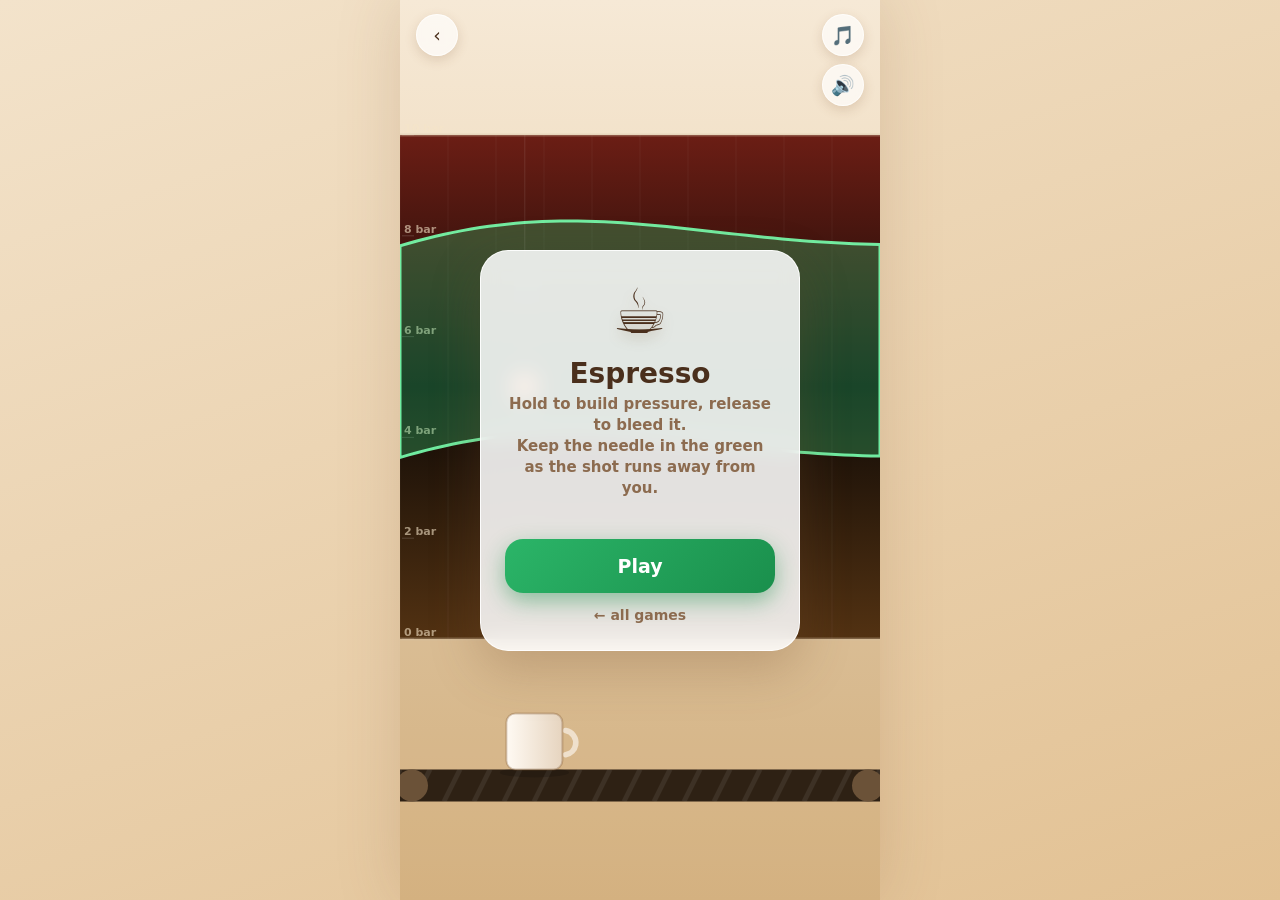
==== espresso/index.html @ 0f0e974d "Add Espresso (3rd game): a pressure-gauge hold-and-release game Hold to build pressure, release to b" ====
<!DOCTYPE html>
<html lang="it">
<head>
<meta charset="UTF-8">
<meta name="viewport" content="width=device-width, initial-scale=1, maximum-scale=1, user-scalable=no, viewport-fit=cover">
<meta name="theme-color" content="#F0E0CB">
<meta name="apple-mobile-web-app-capable" content="yes">
<meta name="apple-mobile-web-app-status-bar-style" content="default">
<title>Espresso ☕</title>
<link rel="stylesheet" href="../shared/arcade.css">
<style>
  :root{
    --ink:#4a2f1c;
    --ink-soft:#8c6b4f;
    --accent:#159a52;
    --bg0:#f3e3cb;
    --bg1:#e2c193;
    --btn0:#2bb568;
    --btn1:#1a8f4c;
    --btn-shadow-rgb:26,143,76;
    --row-tint:rgba(150,110,70,.12);
    --row-me:rgba(43,181,104,.22);
    --shade-rgb:120,80,45;
    --hint-top:57%;
  }
  /* the hint sits over the dark gauge, so it needs light text */
  #hint{ color:#fbf3e6; text-shadow:0 1px 4px rgba(0,0,0,.75); }
</style>
</head>
<body>
<div id="app">
  <canvas id="game"></canvas>
</div>

<script src="../shared/leaderboard.js"></script>
<script src="../shared/arcade.js"></script>
<script>
(() => {
  "use strict";

  // ---------- tuning ----------
  const STRIKES_MAX = 3;
  // needle physics (needle 0 = bottom/sputter, 1 = top/scream)
  const RISE = 3.2;          // upward accel while holding (building pressure) — snappy, near-symmetric with the bleed
  const BLEED0 = 1.9;        // downward accel (bleeding), grows with difficulty
  const VMAX = 1.15;         // clamp on |velocity|
  const DAMP = 1.25;         // velocity damping (stability)
  const MERCY = 0.55;        // s of grace right after a strike
  // channel / scoring
  const SCROLL = 0.5;        // channel scroll speed as a fraction of width / sec
  const ORBX = 0.26;         // orb x as a fraction of width ("now" line) — more lead time
  const CUP0 = 2.4;          // s of in-flow to fill a cup (shrinks with difficulty)

  // ---------- state ----------
  let state = 'menu';        // 'menu' | 'playing' | 'over'
  let needle = 0.5, vel = 0;
  let held = false;
  let inFlow = false, outTime = 0, mercyT = 0;
  let fill = 0;              // 0..1 current cup
  let served = 0, played = 0;
  let phaseA = 0, phaseB = 0, phaseC = 0;   // continuously accumulated wave phases — never snap
  let score = 0, combo = 1, strikes = 0;
  let best = parseInt(localStorage.getItem('espressoBest') || '0', 10) || 0;
  let clock = 0, shake = 0, glow = 0, firstHold = false;
  let particles = [], floats = [], steam = [], pops = [], belt = [];
  let pinned = false;        // test-only: freeze physics so a suite can place the needle
  let holdId = null;         // the one pointer that owns the current hold

  // ---------- shared shell ----------
  Arcade.init({
    gameId: 'espresso',
    emoji: '☕',
    emojiAnim: 'bob',
    title: 'Espresso',
    subtitle: 'Hold to build pressure, release to bleed&nbsp;it.<br>Keep the needle in the green as the shot&nbsp;runs away from you.',
    hint: 'hold to build pressure',
    onPlay: startRun,
    isPlaying: () => state === 'playing'
  });

  // ---------- setup ----------
  const canvas = document.getElementById('game');
  const ctx = canvas.getContext('2d');
  const wrap = document.getElementById('app');

  let W = 0, H = 0, zoneTop = 0, zoneH = 0, orbX = 0, brewX = 0, beltTop = 0, cupSize = 0;
  function resize(){
    const rect = wrap.getBoundingClientRect();
    W = rect.width; H = rect.height;
    const dpr = Math.min(window.devicePixelRatio || 1, 3);
    canvas.width = Math.round(W * dpr);
    canvas.height = Math.round(H * dpr);
    ctx.setTransform(dpr, 0, 0, dpr, 0, 0);
    zoneTop = H * 0.15; zoneH = H * 0.56;
    orbX = W * ORBX;
    const zbb = zoneTop + zoneH;
    brewX = W * 0.28;                           // where the current cup brews
    cupSize = Math.min(W * 0.15, 56);
    beltTop = zbb + (H - zbb) * 0.5;            // conveyor-belt surface (cups' base)
  }
  window.addEventListener('resize', resize);
  window.addEventListener('orientationchange', () => setTimeout(resize, 100));
  resize();

  function zoneY(v){ return zoneTop + (1 - clamp(v, 0, 1)) * zoneH; }

  // ---------- SFX ----------
  function sound(name){
    if (name === 'cup'){
      // "sfiato" — pressure blows off to zero, then starts rising again (steam release)
      Arcade.audio.tone(430, 0.07, 'sawtooth', 0.06, 0);
      Arcade.audio.tone(260, 0.10, 'sawtooth', 0.06, 0.06);
      Arcade.audio.tone(150, 0.14, 'sawtooth', 0.05, 0.14);
      Arcade.audio.tone(1800, 0.05, 'triangle', 0.02, 0.02);     // wispy steam hiss on top
      Arcade.audio.tone(2100, 0.05, 'triangle', 0.015, 0.08);
      Arcade.audio.tone(120, 0.13, 'square', 0.05, 0.24);        // pressure rising again
      Arcade.audio.tone(190, 0.13, 'square', 0.045, 0.34);
    }
    if (name === 'strike'){ Arcade.audio.tone(150, 0.26, 'sawtooth', 0.16, 0); Arcade.audio.tone(84, 0.30, 'square', 0.11, 0.02); }
    if (name === 'over'){ Arcade.audio.tone(150, 0.5, 'sawtooth', 0.15, 0); Arcade.audio.tone(70, 0.6, 'sine', 0.12, 0.03); }
  }
  let scrapeAt = 0;
  function scrape(){               // a soft, low friction/scrape while the needle sits in the green
    if (clock - scrapeAt < 0.075) return;
    scrapeAt = clock;
    Arcade.audio.tone(60 + Math.random() * 45, 0.06, 'sawtooth', 0.016, 0);
  }

  // ---------- background music (driving "pressure" chiptune — tense, pumping bass) ----------
  const BPM = 142;
  const secPerStep = 60 / BPM / 4;
  const NOTE = {
    E2:82.41, F2:87.31, G2:98.00, A2:110.00, B2:123.47, C3:130.81, D3:146.83, E3:164.81,
    GS4:415.30, A4:440.00, B4:493.88, C5:523.25, D5:587.33, E5:659.25,
    F5:698.46, G5:783.99, GS5:830.61, A5:880.00
  };
  const ROOT = { Am:'A2', Dm:'D3', F:'F2', G:'G2', E:'E2', C:'C3' };   // chord root for the pumping bass
  const SEC_A = {
    chords: ['Am', 'F', 'G', 'E', 'Am', 'F', 'G', 'E'],
    lead: [
      [0,'A4',3],[4,'E5',3],[8,'C5',3],[12,'E5',2],[14,'D5',2],
      [16,'C5',3],[20,'F5',3],[24,'A4',3],[28,'C5',3],
      [32,'B4',3],[36,'G5',3],[40,'D5',3],[44,'B4',3],
      [48,'GS4',3],[52,'E5',3],[56,'B4',3],[60,'E5',2],[62,'GS5',2],
      [64,'A4',3],[68,'E5',3],[72,'C5',3],[76,'E5',2],[78,'D5',2],
      [80,'C5',3],[84,'F5',3],[88,'A4',3],[92,'C5',3],
      [96,'B4',3],[100,'G5',3],[104,'D5',3],[108,'G5',2],[110,'B4',2],
      [112,'GS4',3],[116,'E5',3],[120,'GS5',3],[124,'E5',3]
    ]
  };
  const SEC_B = {
    chords: ['Dm', 'Dm', 'Am', 'Am', 'F', 'G', 'E', 'E'],
    lead: [
      [0,'D5',3],[4,'A4',3],[8,'F5',3],[12,'D5',2],[14,'A4',2],
      [16,'A4',3],[20,'D5',3],[24,'F5',3],[28,'A5',3],
      [32,'C5',3],[36,'E5',3],[40,'A4',3],[44,'C5',3],
      [48,'E5',3],[52,'A5',3],[56,'E5',3],[60,'C5',2],[62,'A4',2],
      [64,'C5',3],[68,'F5',3],[72,'A4',3],[76,'C5',3],
      [80,'D5',3],[84,'G5',3],[88,'B4',3],[92,'D5',3],
      [96,'GS4',3],[100,'E5',3],[104,'B4',3],[108,'GS5',3],
      [112,'E5',3],[116,'GS5',3],[120,'B4',3],[124,'E5',3]
    ]
  };
  const SONG = [SEC_A, SEC_B, SEC_A, SEC_B];
  let STEPS = 0;
  SONG.forEach((s) => { STEPS += s.chords.length * 16; });
  const leadAt = new Array(STEPS).fill(null);
  const bassAt = new Array(STEPS).fill(null);
  (function buildSong(){
    let off = 0;
    for (const s of SONG){
      s.chords.forEach((ch, bar) => {
        const root = NOTE[ROOT[ch]], b = off + bar * 16;
        for (let k = 0; k < 16; k += 2){ bassAt[b + k] = { f: root, d: 1.5 * secPerStep }; }  // pumping 8th-note bass
      });
      s.lead.forEach((n) => { leadAt[off + n[0]] = { f: NOTE[n[1]], d: n[2] * secPerStep }; });
      off += s.chords.length * 16;
    }
  })();
  Arcade.setSong({
    secPerStep: secPerStep,
    steps: STEPS,
    volume: 0.5,
    onStep(step, time, io){
      const lead = leadAt[step];
      if (lead && lead.f) io.note(lead.f, time, lead.d * 0.9, 'square', 0.085);
      const bass = bassAt[step];
      if (bass && bass.f) io.note(bass.f, time, bass.d * 0.85, 'square', 0.14);
      if (step % 4 === 2) io.hat(time);   // offbeat drive
    }
  });

  // ---------- helpers ----------
  function clamp(v, a, b){ return v < a ? a : (v > b ? b : v); }
  function roundRect(x, y, w, h, r){
    if (!(w > 0) || !(h > 0)){ ctx.beginPath(); return; }
    r = Math.max(0, Math.min(r, w / 2, h / 2));
    ctx.beginPath();
    ctx.moveTo(x + r, y);
    ctx.arcTo(x + w, y, x + w, y + h, r);
    ctx.arcTo(x + w, y + h, x, y + h, r);
    ctx.arcTo(x, y + h, x, y, r);
    ctx.arcTo(x, y, x + w, y, r);
    ctx.closePath();
  }
  // a little espresso demitasse with a coffee fill (0..1), on a saucer, with a handle
  function drawCup(cx, topY, size, fillFrac){
    ctx.fillStyle = 'rgba(0,0,0,.16)';
    ctx.beginPath(); ctx.ellipse(cx, topY + size + 3, size * 0.62, 5, 0, 0, 7); ctx.fill();
    ctx.strokeStyle = '#efe0cc'; ctx.lineWidth = size * 0.1; ctx.lineCap = 'round';
    ctx.beginPath(); ctx.arc(cx + size * 0.52, topY + size * 0.52, size * 0.22, -1.4, 1.4); ctx.stroke();
    roundRect(cx - size / 2, topY, size, size, size * 0.16);
    const g = ctx.createLinearGradient(cx - size / 2, 0, cx + size / 2, 0);
    g.addColorStop(0, '#fffaf3'); g.addColorStop(1, '#e6d4bf');
    ctx.fillStyle = g; ctx.fill();
    if (fillFrac > 0.01){
      ctx.save();
      roundRect(cx - size / 2 + 3, topY + 3, size - 6, size - 6, size * 0.1);
      ctx.clip();
      const fy = topY + 3 + (1 - clamp(fillFrac, 0, 1)) * (size - 6);
      const c2 = ctx.createLinearGradient(0, fy, 0, topY + size);
      c2.addColorStop(0, '#5b3418'); c2.addColorStop(1, '#38200e');
      ctx.fillStyle = c2; ctx.fillRect(cx - size / 2, fy, size, size);
      ctx.fillStyle = 'rgba(199,154,99,.9)'; ctx.fillRect(cx - size / 2, fy, size, 3);
      ctx.restore();
    }
    ctx.strokeStyle = 'rgba(120,80,45,.3)'; ctx.lineWidth = 2;
    roundRect(cx - size / 2, topY, size, size, size * 0.16); ctx.stroke();
  }

  // ---------- difficulty & channel ----------
  function diffNow(){ return played * 0.055; }                   // smooth time-based ramp — a bit quicker now
  function chanHalf(){ return clamp(0.21 - diffNow() * 0.07, 0.06, 0.21); }   // starts WIDE, narrows quicker
  function omega(){ return 0.85 + diffNow() * 0.08; }            // wave speed -> steeper sweeps, grows with difficulty
  function bleed(){ return clamp(BLEED0 + diffNow() * 0.10, BLEED0, 3.0); }
  function grace(){ return clamp(0.34 - diffNow() * 0.015, 0.16, 0.34); }
  function cupTime(){ return clamp(CUP0 - diffNow() * 0.08, 1.3, CUP0); }
  // Channel centerline sampled dtAhead seconds ahead of "now" (0 = at the orb).
  // Three continuously ACCUMULATED phases (never snap), summed with weights that add to 1,
  // times an amplitude BUDGET that keeps the WHOLE band inside the gauge — so nothing ever
  // clamps and every rise/dip stays a smooth curve (no hard corners). The budget GROWS as the
  // channel narrows, so the sweeps get bigger & steeper with difficulty.
  function chanAt(dtAhead){
    const w = omega();
    const A = Math.max(0.06, 0.5 - chanHalf() - 0.03);
    const s = 0.52 * Math.sin(phaseA + w * 0.45 * dtAhead)
            + 0.33 * Math.sin(phaseB + w * 1.1 * dtAhead + 1.3)
            + 0.15 * Math.sin(phaseC + w * 2.3 * dtAhead + 2.1);
    return 0.5 + A * s;
  }
  function targetNow(){ return chanAt(0); }
  function isIn(){ return Math.abs(needle - targetNow()) <= chanHalf(); }

  // ---------- fx helpers ----------
  function addParticles(x, y, hue, n, spread){
    for (let i = 0; i < n; i++){
      const ang = Math.random() * Math.PI * 2;
      const sp = 40 + Math.random() * (spread || 150);
      particles.push({ x, y, vx: Math.cos(ang) * sp, vy: Math.sin(ang) * sp - 30, life: 1, hue });
    }
  }
  function addFloat(text, x, y, color){ floats.push({ text, x, y, life: 1, color: color || '#37d17a' }); }

  // ---------- game flow ----------
  function updateHud(){
    Arcade.setScore(Math.floor(score));
    Arcade.setBest(best);
    const left = STRIKES_MAX - strikes;
    Arcade.setStrikes('●'.repeat(Math.max(0, left)) + '○'.repeat(strikes));
  }
  function reset(){
    if (holdId !== null){
      if (canvas.releasePointerCapture){ try { canvas.releasePointerCapture(holdId); } catch (e){} }
      holdId = null;
    }
    needle = 0.5; vel = 0; held = false;
    inFlow = false; outTime = 0; mercyT = 0; fill = 0;
    served = 0; played = 0; phaseA = 0; phaseB = 0; phaseC = 0;
    score = 0; combo = 1; strikes = 0;
    particles = []; floats = []; steam = []; pops = []; belt = [];
    shake = 0; glow = 0; firstHold = false;
    updateHud();
  }
  function startRun(){
    reset();
    state = 'playing';
  }
  function completeCup(){
    served += 1; fill = 0;
    const pts = combo;                             // small, cup-based scoring (keeps totals modest, like the sibling games)
    score += pts;
    combo += 1;
    belt.push({ x: brewX });                       // a finished cup rides the belt off-screen
    const cy = beltTop - cupSize * 0.5;
    pops.push({ x: brewX, y: cy, life: 1 });
    addFloat('+' + pts, brewX, beltTop - cupSize - 12, '#c77d1a');
    addParticles(brewX, cy, 38, 14);
    sound('cup'); Arcade.audio.buzz(14);
    updateHud();
  }
  function strike(){
    strikes += 1; combo = 1; outTime = 0; mercyT = MERCY;
    shake = 0.45; glow = 1;
    vel = 0; needle = targetNow();     // recover onto the channel
    addFloat(needle > 0.6 ? 'SCALDED!' : 'CHOKED!', orbX, zoneY(needle) - 22, '#ff5a4b');
    addParticles(orbX, zoneY(needle), 8, 20, 220);
    sound('strike'); Arcade.audio.buzz(32);
    updateHud();
    if (strikes >= STRIKES_MAX) gameOver();
  }
  function gameOver(){
    state = 'over';
    sound('over'); Arcade.audio.buzz(45);
    const isBest = Math.floor(score) > best;
    if (isBest){ best = Math.floor(score); localStorage.setItem('espressoBest', String(best)); }
    updateHud();
    let title = 'Ristretto…', emoji = '😵';
    if (score >= 600){ title = 'Master Barista!'; emoji = '🤩'; }
    else if (score >= 220){ title = 'Nice pull!'; emoji = '😎'; }
    Arcade.gameOver({ score: Math.floor(score), isBest: isBest, title: title, emoji: emoji });
  }

  // ---------- update ----------
  function update(dt){
    clock += dt;
    if (shake > 0) shake = Math.max(0, shake - dt * 1.6);
    if (glow > 0) glow = Math.max(0, glow - dt * 2);

    if (state === 'playing'){
      if (!firstHold){
        // ready pose: the needle rests on the channel; nothing ramps or strikes
        // until the first hold, so the run never opens with an instant death.
        if (!pinned){ needle = targetNow(); vel = 0; }
        inFlow = true;
      } else {
        played += dt;
        const w0 = omega();                  // accumulate all phases -> the wave stays smooth & continuous
        phaseA += w0 * 0.45 * dt;
        phaseB += w0 * 1.1 * dt;
        phaseC += w0 * 2.3 * dt;
        if (mercyT > 0) mercyT = Math.max(0, mercyT - dt);

        // needle physics: hold builds pressure, gravity bleeds it
        if (!pinned){
          if (held) vel += RISE * dt;
          vel -= bleed() * dt;
          vel *= (1 - DAMP * dt);
          vel = clamp(vel, -VMAX, VMAX);
          needle += vel * dt;
          if (needle <= 0){ needle = 0; vel = 0; }
          if (needle >= 1){ needle = 1; vel = 0; }
        }

        // in the green -> extract; out -> lose grip, then strike
        inFlow = isIn();
        if (inFlow){
          outTime = Math.max(0, outTime - dt * 3);
          fill += dt / cupTime();
          if (held) addParticles(orbX + 6, zoneY(needle), 34, 1, 40);
          scrape();
          if (fill >= 1) completeCup();
        } else {
          combo = 1;                            // leaving the green drops the streak at once
          if (mercyT <= 0){
            outTime += dt;
            if (outTime >= grace()) strike();
          }
        }
      }

      // steam from the brewing cup
      if (Math.random() < dt * 12){
        steam.push({ x: brewX + (Math.random() * 2 - 1) * cupSize * 0.3, y: beltTop - cupSize, vy: -22 - Math.random() * 16, sway: Math.random() * 6, life: 1, r: 3 + Math.random() * 4 });
      }
    }

    for (const p of particles){ p.vy += 360 * dt; p.x += p.vx * dt; p.y += p.vy * dt; p.life -= dt * 1.6; }
    particles = particles.filter((p) => p.life > 0);
    for (const f of floats){ f.y -= dt * 42; f.life -= dt * 0.9; }
    floats = floats.filter((f) => f.life > 0);
    for (const s of steam){ s.y += s.vy * dt; s.x += Math.sin(clock * 2 + s.sway) * 8 * dt; s.life -= dt * 0.7; }
    steam = steam.filter((s) => s.life > 0);
    for (const q of pops){ q.life -= dt * 1.6; }
    pops = pops.filter((q) => q.life > 0);
    for (const c of belt){ c.x += W * 0.42 * dt; }        // finished cups ride the belt away
    belt = belt.filter((c) => c.x - cupSize < W + 30);
  }

  // ---------- render ----------
  const SAMP = 9;    // px between channel samples (finer = smoother curve)
  function render(){
    // warm café backdrop (light — so the shell HUD & cards stay readable)
    const bg = ctx.createLinearGradient(0, 0, 0, H);
    bg.addColorStop(0, '#f6e9d6'); bg.addColorStop(1, '#e0be8c');
    ctx.fillStyle = bg; ctx.fillRect(0, 0, W, H);
    ctx.fillStyle = 'rgba(120,80,45,.12)';
    ctx.fillRect(0, zoneTop + zoneH, W, H - (zoneTop + zoneH));

    const sx = shake > 0 ? (Math.random() * 2 - 1) * shake * 7 : 0;
    const sy = shake > 0 ? (Math.random() * 2 - 1) * shake * 5 : 0;
    ctx.save();
    ctx.translate(sx, sy);

    // ---- pressure gauge zone ----
    const zB = zoneTop + zoneH;
    // steel body of the gauge
    ctx.fillStyle = '#0e0906';
    ctx.fillRect(-8, zoneTop, W + 16, zoneH);
    // scream-red (top) & sputter-red (bottom) danger gradients
    const topRed = ctx.createLinearGradient(0, zoneTop, 0, zoneTop + zoneH * 0.5);
    topRed.addColorStop(0, 'rgba(200,50,35,.5)'); topRed.addColorStop(1, 'rgba(200,50,35,0)');
    ctx.fillStyle = topRed; ctx.fillRect(-8, zoneTop, W + 16, zoneH * 0.5);
    const botRed = ctx.createLinearGradient(0, zB, 0, zB - zoneH * 0.5);
    botRed.addColorStop(0, 'rgba(150,90,30,.5)'); botRed.addColorStop(1, 'rgba(150,90,30,0)');
    ctx.fillStyle = botRed; ctx.fillRect(-8, zB - zoneH * 0.5, W + 16, zoneH * 0.5);

    // scrolling time lines (motion)
    ctx.strokeStyle = 'rgba(255,255,255,.05)'; ctx.lineWidth = 1;
    const scrollPx = SCROLL * W;
    const phase = (played * scrollPx) % 48;
    for (let x = -phase; x < W; x += 48){
      ctx.beginPath(); ctx.moveTo(x, zoneTop); ctx.lineTo(x, zB); ctx.stroke();
    }

    // left-edge pressure scale (in 'bar')
    ctx.save();
    ctx.textAlign = 'left'; ctx.font = '700 11px ui-rounded, "SF Pro Rounded", Nunito, system-ui, sans-serif';
    for (let bar = 0; bar <= 10; bar += 2){
      const v = bar / 10, y = zoneY(v);
      ctx.strokeStyle = 'rgba(255,255,255,.16)'; ctx.lineWidth = 1;
      ctx.beginPath(); ctx.moveTo(2, y); ctx.lineTo(14, y); ctx.stroke();
      ctx.fillStyle = 'rgba(245,228,200,.6)'; ctx.fillText(bar + ' bar', 4, y - 3);
    }
    ctx.restore();

    // ---- the green extraction channel (scrolls in from the right) ----
    const ch = chanHalf();
    const N = Math.max(2, Math.ceil(W / SAMP));   // sample x from exactly 0..W so the left/right edges are vertical
    ctx.beginPath();
    for (let i = 0; i <= N; i++){
      const x = (i / N) * W;
      ctx.lineTo(x, zoneY(chanAt((x - orbX) / scrollPx) + ch));
    }
    for (let i = N; i >= 0; i--){
      const x = (i / N) * W;
      ctx.lineTo(x, zoneY(chanAt((x - orbX) / scrollPx) - ch));
    }
    ctx.closePath();
    const near = inFlow || state !== 'playing';
    ctx.fillStyle = near ? 'rgba(55,209,122,.30)' : 'rgba(55,209,122,.16)';
    ctx.fill();
    ctx.lineWidth = 3; ctx.strokeStyle = near ? 'rgba(120,255,175,.9)' : 'rgba(55,209,122,.55)';
    ctx.stroke();

    // ---- the pressure orb (needle head) at the "now" line ----
    const oy = zoneY(needle);
    // guide line
    ctx.strokeStyle = 'rgba(255,255,255,.10)'; ctx.lineWidth = 1;
    ctx.beginPath(); ctx.moveTo(orbX, zoneTop); ctx.lineTo(orbX, zB); ctx.stroke();
    // thrust flame while holding
    if (held && state === 'playing'){
      const fg = ctx.createLinearGradient(0, oy, 0, oy + 34);
      fg.addColorStop(0, 'rgba(255,180,60,.8)'); fg.addColorStop(1, 'rgba(255,80,40,0)');
      ctx.fillStyle = fg;
      ctx.beginPath(); ctx.moveTo(orbX - 7, oy); ctx.lineTo(orbX + 7, oy);
      ctx.lineTo(orbX, oy + 26 + Math.random() * 10); ctx.closePath(); ctx.fill();
    }
    ctx.save();
    ctx.shadowColor = inFlow ? 'rgba(90,255,160,.9)' : 'rgba(255,90,60,.9)';
    ctx.shadowBlur = 16;
    const og = ctx.createRadialGradient(orbX - 3, oy - 3, 1, orbX, oy, 13);
    og.addColorStop(0, '#ffe9c4'); og.addColorStop(0.5, '#c98a4e'); og.addColorStop(1, '#7a4a24');
    ctx.fillStyle = og;
    ctx.beginPath(); ctx.arc(orbX, oy, 12, 0, 7); ctx.fill();
    ctx.restore();
    ctx.strokeStyle = inFlow ? 'rgba(180,255,210,.9)' : 'rgba(255,150,120,.9)';
    ctx.lineWidth = 2; ctx.beginPath(); ctx.arc(orbX, oy, 12, 0, 7); ctx.stroke();

    // gauge frame
    ctx.strokeStyle = 'rgba(210,190,160,.35)'; ctx.lineWidth = 3;
    ctx.strokeRect(-8, zoneTop, W + 16, zoneH);

    // ---- conveyor belt of finished cups ----
    const beltH = Math.min(22, (H - zB) * 0.16);
    ctx.fillStyle = '#2e2114';
    ctx.fillRect(0, beltTop, W, beltH + 10);
    ctx.save();
    ctx.beginPath(); ctx.rect(0, beltTop, W, beltH + 10); ctx.clip();
    ctx.strokeStyle = 'rgba(255,255,255,.07)'; ctx.lineWidth = 5;
    const bstripe = (played * W * 0.42) % 30;
    for (let x = -bstripe; x < W + 30; x += 30){
      ctx.beginPath(); ctx.moveTo(x, beltTop); ctx.lineTo(x - 16, beltTop + beltH + 10); ctx.stroke();
    }
    ctx.restore();
    ctx.fillStyle = '#6b5238';
    ctx.beginPath(); ctx.arc(12, beltTop + (beltH + 10) / 2, (beltH + 10) / 2, 0, 7); ctx.fill();
    ctx.beginPath(); ctx.arc(W - 12, beltTop + (beltH + 10) / 2, (beltH + 10) / 2, 0, 7); ctx.fill();

    // finished cups riding off-screen
    for (const c of belt){ drawCup(c.x, beltTop - cupSize, cupSize, 1); }

    // espresso stream + the cup currently brewing
    if (inFlow && state === 'playing'){
      ctx.strokeStyle = 'rgba(90,50,25,.85)'; ctx.lineWidth = 4;
      ctx.beginPath(); ctx.moveTo(brewX, zB); ctx.lineTo(brewX + Math.sin(clock * 20) * 2, beltTop - cupSize); ctx.stroke();
    }
    drawCup(brewX, beltTop - cupSize, cupSize, fill);

    // completion pops
    for (const q of pops){
      ctx.globalAlpha = clamp(q.life, 0, 1);
      ctx.strokeStyle = '#ffd27a'; ctx.lineWidth = 3;
      ctx.beginPath(); ctx.arc(q.x, q.y, (1 - q.life) * cupSize * 0.9 + 6, 0, 7); ctx.stroke();
      ctx.globalAlpha = 1;
    }

    // steam
    ctx.save();
    ctx.globalCompositeOperation = 'lighter';
    for (const s of steam){
      ctx.globalAlpha = clamp(s.life, 0, 1) * 0.26;
      ctx.fillStyle = 'rgba(255,250,240,1)';
      ctx.beginPath(); ctx.arc(s.x, s.y, s.r, 0, 7); ctx.fill();
    }
    // spark particles
    for (const p of particles){
      ctx.globalAlpha = clamp(p.life, 0, 1);
      ctx.fillStyle = 'hsl(' + p.hue + ',85%,62%)';
      ctx.beginPath(); ctx.arc(p.x, p.y, 3 * p.life + 0.6, 0, 7); ctx.fill();
    }
    ctx.restore();

    // combo readout
    if (state === 'playing' && combo >= 2){
      ctx.save();
      ctx.textAlign = 'center';
      const cs = 1 + Math.min(combo, 12) * 0.03 + Math.sin(clock * 9) * 0.03;
      ctx.translate(W * 0.8, zoneTop + 26); ctx.scale(cs, cs);   // top-right, inside the dark gauge — clear of the HUD & orb
      ctx.font = '800 22px ui-rounded, "SF Pro Rounded", Nunito, system-ui, sans-serif';
      ctx.lineWidth = 5; ctx.strokeStyle = 'rgba(0,0,0,.55)';
      ctx.strokeText('x' + combo, 0, 0);
      ctx.fillStyle = '#4ee08a'; ctx.fillText('x' + combo, 0, 0);
      ctx.restore();
    }

    // floats
    for (const f of floats){
      ctx.save();
      ctx.globalAlpha = clamp(f.life, 0, 1);
      const scale = 1 + 0.2 * clamp(f.life, 0, 1);
      ctx.translate(f.x, f.y); ctx.scale(scale, scale);
      ctx.font = '800 18px ui-rounded, "SF Pro Rounded", Nunito, system-ui, sans-serif';
      ctx.textAlign = 'center';
      ctx.lineWidth = 4; ctx.strokeStyle = 'rgba(255,255,255,.85)';
      ctx.strokeText(f.text, 0, 0);
      ctx.fillStyle = f.color; ctx.fillText(f.text, 0, 0);
      ctx.restore();
    }

    ctx.restore();

    // danger vignette (red flash on strike / when losing grip)
    const dg = state === 'playing' ? Math.max(glow, outTime > 0 ? clamp(outTime / grace(), 0, 1) * 0.6 : 0) : glow;
    if (dg > 0.01){
      ctx.save();
      ctx.globalAlpha = clamp(dg, 0, 1) * 0.5;
      const vg = ctx.createRadialGradient(W / 2, H / 2, Math.min(W, H) * 0.3, W / 2, H / 2, Math.max(W, H) * 0.7);
      vg.addColorStop(0, 'rgba(255,40,30,0)'); vg.addColorStop(1, 'rgba(255,40,30,1)');
      ctx.fillStyle = vg; ctx.fillRect(0, 0, W, H);
      ctx.restore();
    }
  }

  // ---------- loop ----------
  let last = 0;
  function loop(ts){
    if (!last) last = ts;
    let dt = (ts - last) / 1000; last = ts;
    if (dt > 0.05) dt = 0.05;
    try { update(dt); render(); }
    catch (err){ if (window.console) console.error('[espresso] frame error', err); }
    requestAnimationFrame(loop);
  }
  requestAnimationFrame(loop);

  // ---------- input (hold to build pressure) ----------
  function beginHold(){
    if (state !== 'playing') return;
    held = true;
    if (!firstHold){ firstHold = true; Arcade.hideHint(); }
  }
  canvas.addEventListener('pointerdown', (e) => {
    if (holdId !== null) return;
    e.preventDefault();
    Arcade.audio.resume();
    if (state !== 'playing') return;   // don't claim the pointer on the menu/over card (avoids a stale holdId)
    holdId = e.pointerId;
    if (canvas.setPointerCapture){ try { canvas.setPointerCapture(e.pointerId); } catch (err){} }
    beginHold();
  }, { passive: false });
  function endHold(e){
    if (holdId === null || (e && e.pointerId !== holdId)) return;
    if (e && e.preventDefault) e.preventDefault();
    holdId = null;
    held = false;
  }
  canvas.addEventListener('pointerup', endHold, { passive: false });
  canvas.addEventListener('pointercancel', endHold, { passive: false });

  window.addEventListener('keydown', (e) => {
    if (Arcade.isTyping(e)) return;
    if (e.code !== 'Space' && e.code !== 'Enter') return;
    e.preventDefault();
    if (e.repeat) return;
    Arcade.audio.resume();
    if (state === 'playing'){ beginHold(); return; }
    if (Arcade.overlayVisible()){ Arcade.play(); beginHold(); }   // the held key starts building at once
  });
  window.addEventListener('keyup', (e) => {
    if (Arcade.isTyping(e)) return;
    if ((e.code === 'Space' || e.code === 'Enter') && state === 'playing') held = false;
  });

  updateHud();

  // --- test seam: exposed only to the jsc suite, inert in the browser ---
  if (typeof window !== 'undefined' && window.__ESPRESSO_TEST__){
    window.__ESPRESSO_TEST__.api = {
      roundRect,
      start: () => Arcade.play(),
      state: () => state,
      score: () => Math.floor(score),
      combo: () => combo,
      strikes: () => strikes,
      served: () => served,
      played: () => played,
      needle: () => needle,
      inFlow: () => inFlow,
      outTime: () => outTime,
      fill: () => fill,
      chanHalf: () => chanHalf(),
      grace: () => grace(),
      chanAt: (d) => chanAt(d),
      targetNow: () => targetNow(),
      isIn: () => isIn(),
      begin: () => beginHold(),
      hold: (b) => { held = !!b; },
      pin: (b) => { pinned = !!b; },
      setNeedle: (v) => { needle = clamp(v, 0, 1); },
      tick: (dt) => update(dt)
    };
  }
})();
</script>
</body>
</html>
---- shared/arcade.css ----
/* Shared shell styles for every Buonalaprima Arcade game.
   Each game defines its palette via CSS custom properties in its own <style>:
   --ink, --ink-soft, --accent, --bg0, --bg1, --btn0, --btn1,
   --btn-shadow-rgb, --row-tint, --row-me, --shade-rgb, --hint-top. */

*{ box-sizing:border-box; -webkit-tap-highlight-color:transparent; }
html,body{
  margin:0; height:100%;
  overscroll-behavior:none; touch-action:manipulation;
  user-select:none; -webkit-user-select:none;
  font-family:ui-rounded,"SF Pro Rounded","Nunito",-apple-system,system-ui,sans-serif;
  background:linear-gradient(160deg,var(--bg0),var(--bg1));
  color:var(--ink);
}
#app{
  position:relative; height:100dvh; width:100%;
  max-width:480px; margin:0 auto; overflow:hidden;
  box-shadow:0 0 60px rgba(var(--shade-rgb),.18);
}
canvas{ display:block; width:100%; height:100%; touch-action:none; }

/* ---- HUD ---- */
#hud{
  position:absolute; inset:0; z-index:6; pointer-events:none;
  padding:max(14px,env(safe-area-inset-top)) 16px 16px;
  display:flex; flex-direction:column;
}
.topbar{ display:flex; align-items:flex-start; justify-content:space-between; }
.pill{
  pointer-events:auto;
  width:42px; height:42px; border-radius:50%;
  display:flex; align-items:center; justify-content:center;
  font-size:19px; text-decoration:none; color:var(--ink);
  background:rgba(255,255,255,.68); -webkit-backdrop-filter:blur(6px); backdrop-filter:blur(6px);
  border:1px solid rgba(255,255,255,.72);
  box-shadow:0 4px 12px rgba(var(--shade-rgb),.18);
  cursor:pointer; padding:0;
}
.pill:active{ transform:scale(.92); }
.pill.muted{ opacity:.4; }
.pillcol{ display:flex; flex-direction:column; gap:8px; }
#scoreWrap{ text-align:center; }
#scoreWrap.hidden{ visibility:hidden; }
#score{
  font-size:46px; font-weight:800; letter-spacing:.5px;
  text-shadow:0 2px 0 rgba(255,255,255,.65); line-height:1; text-align:center;
}
#best{ font-size:13px; font-weight:700; color:var(--ink-soft); margin-top:2px; }
#strikes{ font-size:20px; margin-top:6px; letter-spacing:2px; height:24px; }
#strikes:empty{ display:none; }

/* ---- Overlays (start / game over) ---- */
.overlay{
  position:absolute; inset:0; z-index:5;
  display:flex; align-items:center; justify-content:center;
  padding:24px; pointer-events:auto;
}
.overlay.hidden{ display:none; }
.card{
  width:100%; max-width:320px; text-align:center;
  background:rgba(255,255,255,.87); -webkit-backdrop-filter:blur(10px); backdrop-filter:blur(10px);
  border:1px solid rgba(255,255,255,.9);
  border-radius:28px; padding:30px 24px 26px;
  box-shadow:0 18px 50px rgba(var(--shade-rgb),.28);
}
.emoji{ font-size:62px; line-height:1; filter:drop-shadow(0 6px 6px rgba(var(--shade-rgb),.25)); }
.anim-bob{ display:inline-block; animation:arcade-bob 1.8s ease-in-out infinite; }
.anim-spin{ display:inline-block; animation:arcade-spin 3s linear infinite; }
@keyframes arcade-bob{ 0%,100%{ transform:translateY(0) rotate(-3deg);} 50%{ transform:translateY(-8px) rotate(3deg);} }
@keyframes arcade-spin{ from{ transform:rotate(0); } to{ transform:rotate(360deg); } }
.title{ font-size:28px; font-weight:800; margin:14px 0 4px; }
.subtitle{ font-size:15px; font-weight:600; color:var(--ink-soft); margin:0 0 20px; line-height:1.4; }
.bigscore{ font-size:54px; font-weight:800; margin:6px 0 0; }
.newbest{ font-size:14px; font-weight:800; color:var(--accent); margin-top:6px; height:18px; }
.btn{
  display:inline-block; width:100%; margin-top:20px;
  padding:16px; border:none; border-radius:18px;
  font-family:inherit; font-size:19px; font-weight:800; color:#fff;
  background:linear-gradient(135deg,var(--btn0),var(--btn1));
  box-shadow:0 8px 22px rgba(var(--btn-shadow-rgb),.45);
  cursor:pointer;
}
.btn:active{ transform:translateY(2px); box-shadow:0 4px 12px rgba(var(--btn-shadow-rgb),.45); }
.menu-link{ display:inline-block; margin-top:14px; font-size:14px; font-weight:700; color:var(--ink-soft); text-decoration:none; }

/* ---- leaderboard panel ---- */
.lb{ margin-top:18px; text-align:left; }
.lb.hidden{ display:none; }
.lb-entry.hidden{ display:none; }
.lb-entry-label{ display:block; text-align:center; font-size:14px; font-weight:800; color:var(--accent); margin-bottom:8px; }
.lb-entry-row{ display:flex; gap:8px; justify-content:center; margin-bottom:14px; }
.lb-input{
  flex:1; min-width:0; max-width:220px; text-align:center;
  font-family:inherit; font-size:18px; font-weight:800; color:var(--ink);
  padding:10px 12px; border:2px solid var(--accent); border-radius:12px; background:#fff; outline:none;
}
.lb-ok{
  padding:0 20px; border:none; border-radius:12px; cursor:pointer;
  font-family:inherit; font-size:16px; font-weight:800; color:#fff;
  background:linear-gradient(135deg,var(--btn0),var(--btn1));
}
.lb-ok:disabled{ opacity:.5; }
.lb-list{ list-style:none; margin:0; padding:0; }
.lb-list li{ display:flex; align-items:center; gap:10px; padding:7px 10px; border-radius:10px; font-weight:700; font-size:15px; }
.lb-list li:nth-child(odd){ background:var(--row-tint); }
.lb-list li.me{ background:var(--row-me); }
.lb-rank{ width:22px; text-align:right; color:var(--ink-soft); font-weight:800; }
.lb-name{ flex:1; letter-spacing:2px; }
.lb-score{ font-weight:800; color:var(--ink); }
.lb-status{ margin-top:8px; text-align:center; font-size:13px; font-weight:700; color:var(--ink-soft); min-height:16px; }

/* ---- tap hint ---- */
#hint{
  position:absolute; left:0; right:0; top:var(--hint-top,56%);
  text-align:center; font-size:17px; font-weight:800; color:var(--ink);
  text-shadow:0 2px 0 rgba(255,255,255,.65);
  animation:arcade-pulse 1.1s ease-in-out infinite; pointer-events:none;
}
#hint.hidden{ display:none; }
@keyframes arcade-pulse{ 0%,100%{ transform:translateY(0); opacity:.55; } 50%{ transform:translateY(-6px); opacity:1; } }
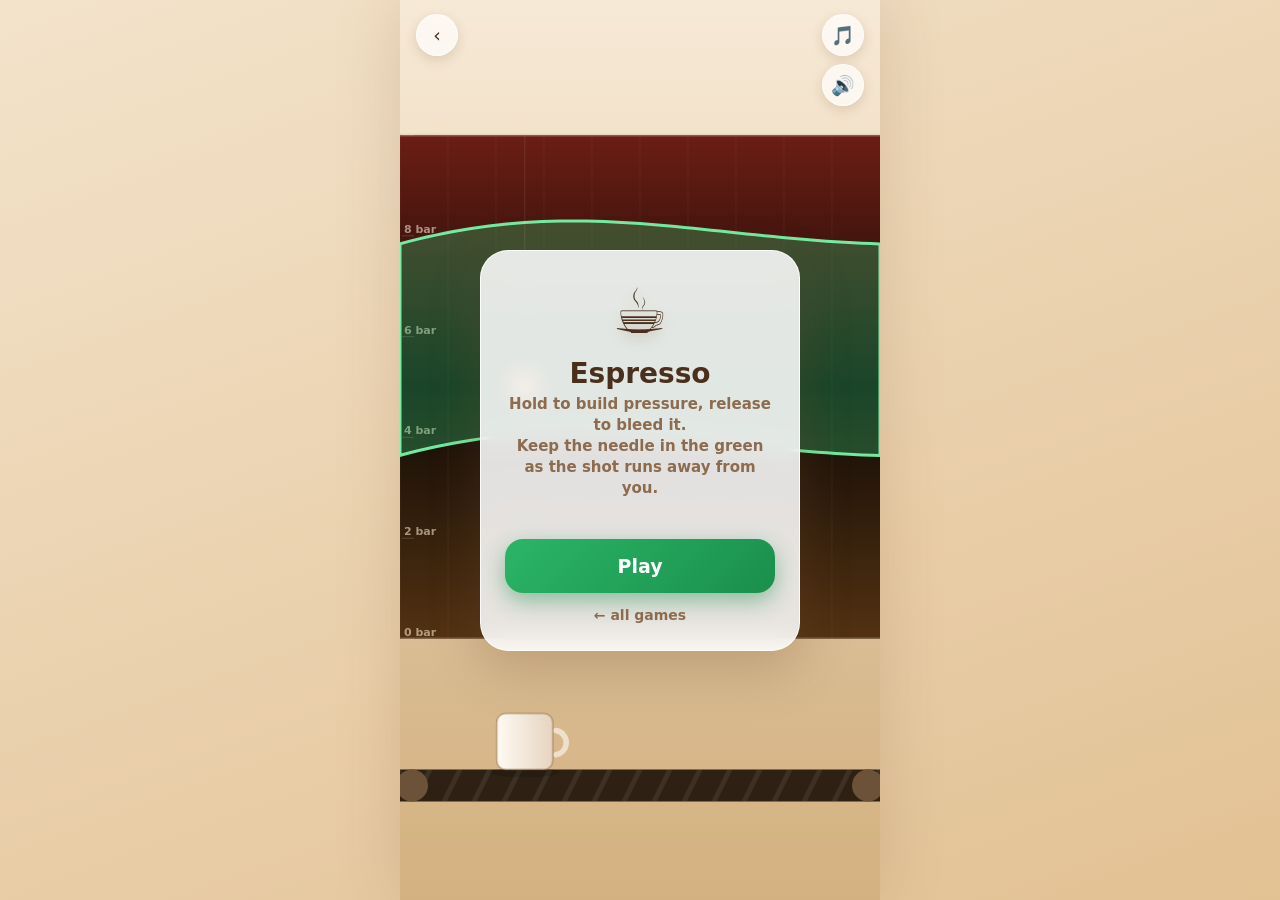
==== commit 63d8c46d: "espresso: align cup under the orb, kill iOS long-press loupe, ramp the wave much harder - brew cup +" ====
--- a/espresso/index.html
+++ b/espresso/index.html
@@ -94,7 +94,7 @@
     zoneTop = H * 0.15; zoneH = H * 0.56;
     orbX = W * ORBX;
     const zbb = zoneTop + zoneH;
-    brewX = W * 0.28;                           // where the current cup brews
+    brewX = orbX;                               // brew cup sits right under the orb's vertical line
     cupSize = Math.min(W * 0.15, 56);
     beltTop = zbb + (H - zbb) * 0.5;            // conveyor-belt surface (cups' base)
   }
@@ -231,7 +231,7 @@
   // ---------- difficulty & channel ----------
   function diffNow(){ return played * 0.055; }                   // smooth time-based ramp — a bit quicker now
   function chanHalf(){ return clamp(0.21 - diffNow() * 0.07, 0.06, 0.21); }   // starts WIDE, narrows quicker
-  function omega(){ return 0.85 + diffNow() * 0.08; }            // wave speed -> steeper sweeps, grows with difficulty
+  function omega(){ return Math.min(2.6, 0.8 + diffNow() * 0.16); }   // wave speed -> steeper/denser; ramps hard, capped so it stays followable
   function bleed(){ return clamp(BLEED0 + diffNow() * 0.10, BLEED0, 3.0); }
   function grace(){ return clamp(0.34 - diffNow() * 0.015, 0.16, 0.34); }
   function cupTime(){ return clamp(CUP0 - diffNow() * 0.08, 1.3, CUP0); }
--- a/shared/arcade.css
+++ b/shared/arcade.css
@@ -3,7 +3,8 @@
    --ink, --ink-soft, --accent, --bg0, --bg1, --btn0, --btn1,
    --btn-shadow-rgb, --row-tint, --row-me, --shade-rgb, --hint-top. */
 
-*{ box-sizing:border-box; -webkit-tap-highlight-color:transparent; }
+*{ box-sizing:border-box; -webkit-tap-highlight-color:transparent;
+   -webkit-touch-callout:none; -webkit-user-select:none; user-select:none; }
 html,body{
   margin:0; height:100%;
   overscroll-behavior:none; touch-action:manipulation;
